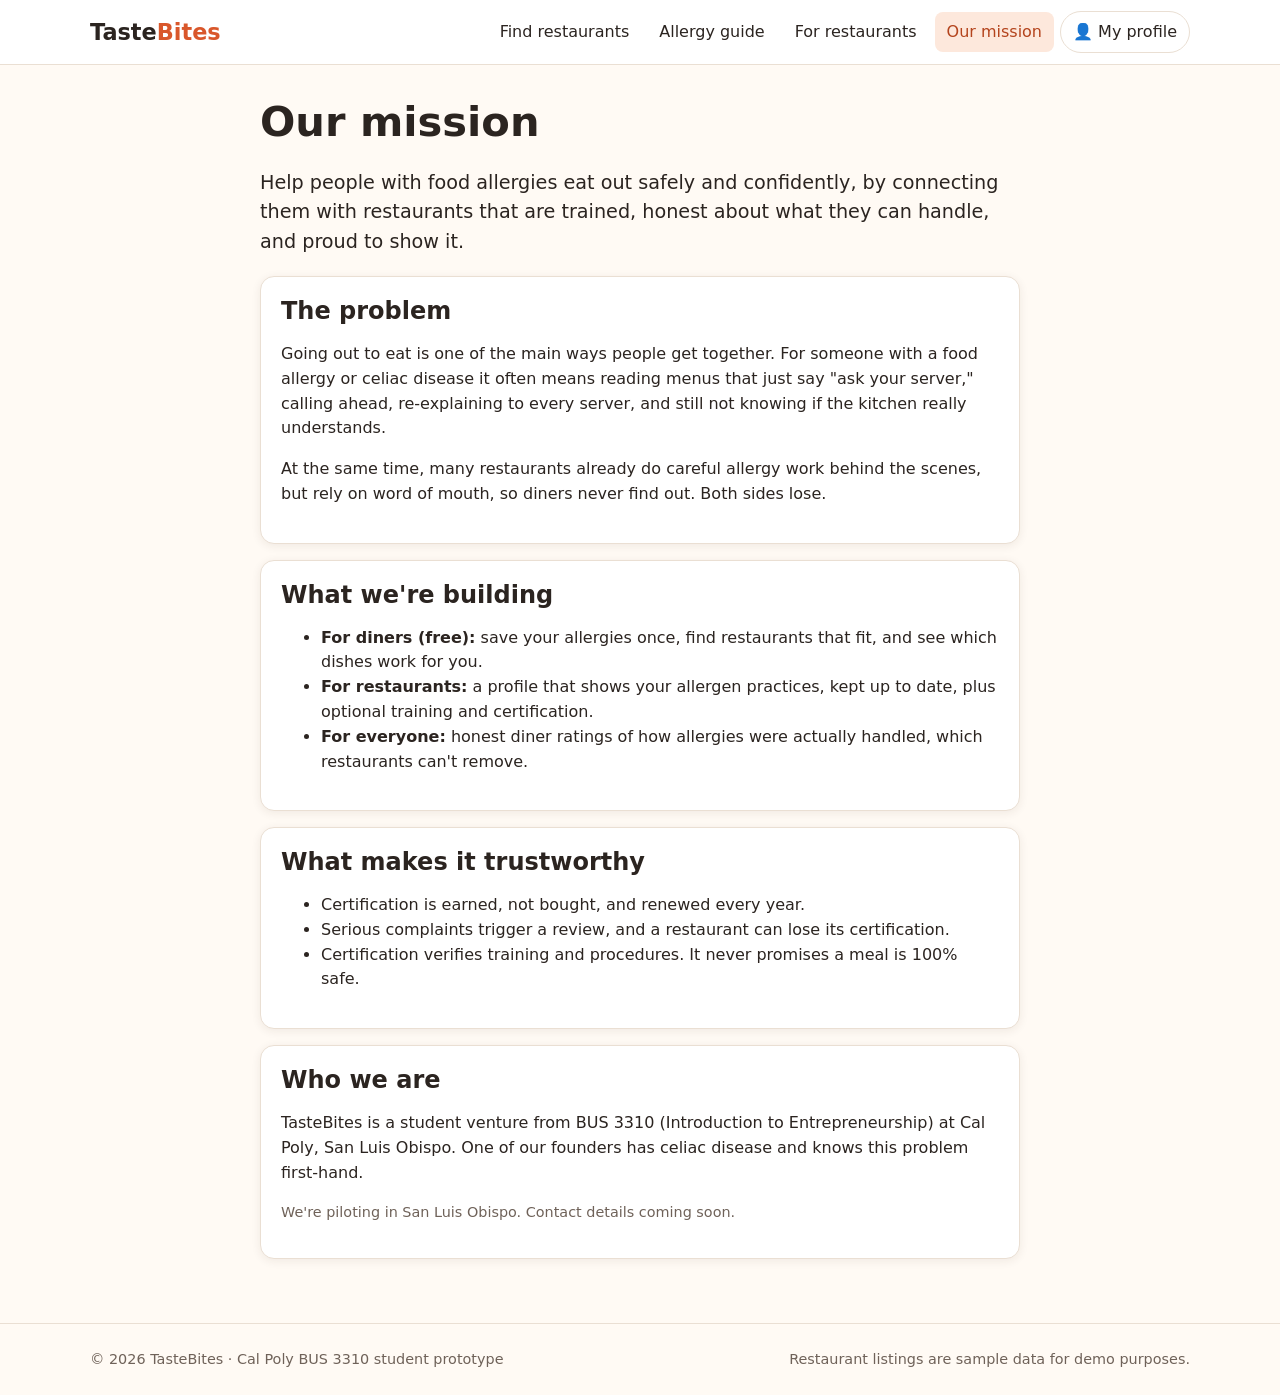
==== about.html @ 75a5776f "Add first TasteBites website prototype Plain HTML/CSS/JS site with 8 pages based on the project docs" ====
<!DOCTYPE html>
<html lang="en">
<head>
  <meta charset="UTF-8">
  <meta name="viewport" content="width=device-width, initial-scale=1.0">
  <title>Our mission – TasteBites</title>
  <link rel="stylesheet" href="css/styles.css">
</head>
<body>

  <!-- ===== Header (same on every page) ===== -->
  <header class="site-header">
    <div class="container">
      <a class="logo" href="index.html">Taste<span>Bites</span></a>
      <button class="menu-toggle" aria-label="Open menu" aria-expanded="false">☰</button>
      <nav class="nav-links">
        <a href="find.html">Find restaurants</a>
        <a href="learn.html">Allergy guide</a>
        <a href="for-restaurants.html">For restaurants</a>
        <a href="about.html">Our mission</a>
        <a href="profile.html" class="profile-link">👤 My profile</a>
      </nav>
    </div>
  </header>

  <main>
    <div class="narrow stack">
      <h1>Our mission</h1>
      <p style="font-size: 1.2rem">
        Help people with food allergies eat out safely and confidently, by connecting them with restaurants
        that are trained, honest about what they can handle, and proud to show it.
      </p>

      <section class="card">
        <h2>The problem</h2>
        <p>Going out to eat is one of the main ways people get together. For someone with a food allergy or celiac disease it often means reading menus that just say "ask your server," calling ahead, re-explaining to every server, and still not knowing if the kitchen really understands.</p>
        <p>At the same time, many restaurants already do careful allergy work behind the scenes, but rely on word of mouth, so diners never find out. Both sides lose.</p>
      </section>

      <section class="card">
        <h2>What we're building</h2>
        <ul>
          <li><strong>For diners (free):</strong> save your allergies once, find restaurants that fit, and see which dishes work for you.</li>
          <li><strong>For restaurants:</strong> a profile that shows your allergen practices, kept up to date, plus optional training and certification.</li>
          <li><strong>For everyone:</strong> honest diner ratings of how allergies were actually handled, which restaurants can't remove.</li>
        </ul>
      </section>

      <section class="card">
        <h2>What makes it trustworthy</h2>
        <ul>
          <li>Certification is earned, not bought, and renewed every year.</li>
          <li>Serious complaints trigger a review, and a restaurant can lose its certification.</li>
          <li>Certification verifies training and procedures. It never promises a meal is 100% safe.</li>
        </ul>
      </section>

      <section class="card" id="contact">
        <h2>Who we are</h2>
        <p>TasteBites is a student venture from BUS 3310 (Introduction to Entrepreneurship) at Cal Poly, San Luis Obispo. One of our founders has celiac disease and knows this problem first-hand.</p>
        <p class="muted small">We're piloting in San Luis Obispo. Contact details coming soon.</p>
      </section>
    </div>
  </main>

  <!-- ===== Footer (same on every page) ===== -->
  <footer class="site-footer">
    <div class="container">
      <span>© 2026 TasteBites · Cal Poly BUS 3310 student prototype</span>
      <span>Restaurant listings are sample data for demo purposes.</span>
    </div>
  </footer>

  <script src="js/data.js"></script>
  <script src="js/common.js"></script>
</body>
</html>
---- css/styles.css ----
/* =========================================================
   TasteBites – shared styles for every page
   Colors live in :root so the whole look can be changed in one place.
   ========================================================= */

:root {
  --bg: #fffaf4;          /* warm cream page background */
  --surface: #ffffff;     /* cards */
  --ink: #2b2420;         /* main text */
  --muted: #6f6259;       /* secondary text */
  --line: #eadfd3;        /* borders */
  --brand: #d9572b;       /* TasteBites orange */
  --brand-dark: #b4441d;
  --brand-soft: #fde8dc;
  --safe: #2f7d4f;        /* "can accommodate" green */
  --safe-soft: #e3f3e8;
  --ask: #9a6a00;         /* "ask staff" amber */
  --ask-soft: #fdf1d3;
  --no: #b3261e;          /* "cannot accommodate" red */
  --no-soft: #fbe2df;
  --radius: 14px;
  --shadow: 0 2px 10px rgba(60, 35, 20, 0.08);
}

* { box-sizing: border-box; }

body {
  margin: 0;
  font-family: system-ui, -apple-system, "Segoe UI", Roboto, Helvetica, Arial, sans-serif;
  background: var(--bg);
  color: var(--ink);
  line-height: 1.55;
}

img { max-width: 100%; }
a { color: var(--brand-dark); }
h1, h2, h3 { line-height: 1.2; margin: 0 0 0.5em; }
h1 { font-size: clamp(1.8rem, 4vw, 2.6rem); }
h2 { font-size: 1.5rem; }
h3 { font-size: 1.15rem; }

.container { width: min(1100px, 100% - 32px); margin-inline: auto; }
.narrow { width: min(760px, 100% - 32px); margin-inline: auto; }
main { padding: 32px 0 64px; }
.muted { color: var(--muted); }
.small { font-size: 0.9rem; }

/* ---------- Header / navigation ---------- */
.site-header {
  background: var(--surface);
  border-bottom: 1px solid var(--line);
  position: sticky;
  top: 0;
  z-index: 1000;
}
.site-header .container {
  display: flex;
  align-items: center;
  justify-content: space-between;
  gap: 16px;
  min-height: 64px;
}
.logo {
  font-weight: 800;
  font-size: 1.4rem;
  text-decoration: none;
  color: var(--ink);
}
.logo span { color: var(--brand); }
.nav-links { display: flex; gap: 6px; align-items: center; }
.nav-links a {
  text-decoration: none;
  color: var(--ink);
  padding: 8px 12px;
  border-radius: 8px;
  font-weight: 500;
}
.nav-links a:hover, .nav-links a.active { background: var(--brand-soft); color: var(--brand-dark); }
.nav-links a.profile-link {
  border: 1px solid var(--line);
  border-radius: 999px;
}
.menu-toggle {
  display: none;
  background: none;
  border: 1px solid var(--line);
  border-radius: 8px;
  font-size: 1.3rem;
  padding: 4px 10px;
  cursor: pointer;
}
@media (max-width: 860px) {
  .menu-toggle { display: block; }
  .nav-links {
    display: none;
    position: absolute;
    top: 64px; left: 0; right: 0;
    flex-direction: column;
    align-items: stretch;
    background: var(--surface);
    border-bottom: 1px solid var(--line);
    padding: 8px 16px 16px;
  }
  .nav-links.open { display: flex; }
}

/* ---------- Footer ---------- */
.site-footer {
  border-top: 1px solid var(--line);
  padding: 24px 0;
  color: var(--muted);
  font-size: 0.9rem;
}
.site-footer .container { display: flex; flex-wrap: wrap; justify-content: space-between; gap: 12px; }

/* ---------- Buttons ---------- */
.btn {
  display: inline-block;
  background: var(--brand);
  color: #fff;
  border: none;
  border-radius: 10px;
  padding: 11px 18px;
  font-size: 1rem;
  font-weight: 600;
  text-decoration: none;
  cursor: pointer;
}
.btn:hover { background: var(--brand-dark); }
.btn.secondary { background: var(--surface); color: var(--ink); border: 1px solid var(--line); }
.btn.secondary:hover { background: var(--brand-soft); }
.btn:disabled { opacity: 0.5; cursor: not-allowed; }

/* ---------- Cards and layout helpers ---------- */
.card {
  background: var(--surface);
  border: 1px solid var(--line);
  border-radius: var(--radius);
  padding: 20px;
  box-shadow: var(--shadow);
}
.grid-2 { display: grid; grid-template-columns: repeat(auto-fit, minmax(280px, 1fr)); gap: 20px; }
.grid-3 { display: grid; grid-template-columns: repeat(auto-fit, minmax(240px, 1fr)); gap: 20px; }
.stack > * + * { margin-top: 16px; }
/* Items side by side in a grid should line up at the top */
.grid-2 > * + *, .grid-3 > * + *, .grid-2 > .field + .field { margin-top: 0; }
section + section { margin-top: 40px; }

/* ---------- Home page ---------- */
.hero { text-align: center; padding: 24px 0 8px; }
.hero p { font-size: 1.15rem; color: var(--muted); max-width: 640px; margin: 0 auto 24px; }
.role-choice { display: grid; grid-template-columns: repeat(auto-fit, minmax(260px, 1fr)); gap: 20px; margin-top: 24px; }
.role-card {
  display: block;
  text-decoration: none;
  color: inherit;
  text-align: left;
  transition: transform 0.15s, border-color 0.15s;
}
.role-card:hover { transform: translateY(-3px); border-color: var(--brand); }
.role-card .emoji { font-size: 2.2rem; }
.search-big { display: flex; gap: 8px; max-width: 560px; margin: 0 auto; }
.search-big input { flex: 1; }

.stat { text-align: center; }
.stat strong { display: block; font-size: 2.2rem; color: var(--brand); }

/* ---------- Disclaimer ---------- */
.disclaimer {
  background: var(--ask-soft);
  border: 1px solid #f0d58a;
  border-radius: var(--radius);
  padding: 16px 20px;
}
.disclaimer label { display: flex; gap: 8px; align-items: center; font-weight: 600; margin-top: 8px; }
.disclaimer.accepted { background: var(--safe-soft); border-color: #b9dfc6; }

/* ---------- Forms ---------- */
label { font-weight: 600; }
input[type="text"], input[type="email"], input[type="tel"], input[type="search"],
select, textarea {
  width: 100%;
  font: inherit;
  padding: 10px 12px;
  border: 1px solid var(--line);
  border-radius: 10px;
  background: #fff;
  color: var(--ink);
}
textarea { min-height: 90px; resize: vertical; }
.field { display: flex; flex-direction: column; gap: 6px; }
.field + .field { margin-top: 14px; }
fieldset { border: 1px solid var(--line); border-radius: var(--radius); padding: 14px 16px; margin: 0; }
legend { font-weight: 700; padding: 0 6px; }
.check-grid { display: grid; grid-template-columns: repeat(auto-fill, minmax(160px, 1fr)); gap: 6px 14px; }
.check-grid label, .check-list label { font-weight: 400; display: flex; gap: 8px; align-items: center; }
.check-list { display: flex; flex-direction: column; gap: 4px; }
.saved-msg { color: var(--safe); font-weight: 600; }

/* ---------- Find restaurants page ---------- */
.find-layout { display: grid; grid-template-columns: 280px 1fr; gap: 24px; align-items: start; }
@media (max-width: 860px) { .find-layout { grid-template-columns: 1fr; } }
.filters { position: sticky; top: 80px; }
.filters summary { cursor: pointer; font-size: 1.1rem; }
@media (max-width: 860px) { .filters { position: static; } }
.filters fieldset + fieldset { margin-top: 14px; }
#map { height: 320px; border-radius: var(--radius); border: 1px solid var(--line); margin-bottom: 20px; }
.map-fallback { display: flex; align-items: center; justify-content: center; background: var(--brand-soft); color: var(--muted); }
.result-card { display: flex; flex-direction: column; gap: 8px; }
.result-card h3 a { text-decoration: none; color: var(--ink); }
.result-card h3 a:hover { color: var(--brand-dark); }
.results { display: grid; gap: 16px; }
.meta { display: flex; flex-wrap: wrap; gap: 6px 14px; color: var(--muted); font-size: 0.92rem; }

/* ---------- Badges / chips ---------- */
.badge {
  display: inline-flex;
  align-items: center;
  gap: 4px;
  font-size: 0.82rem;
  font-weight: 600;
  padding: 3px 10px;
  border-radius: 999px;
  background: var(--brand-soft);
  color: var(--brand-dark);
}
.badge.certified { background: var(--safe-soft); color: var(--safe); }
.badge.self { background: #eee8e2; color: var(--muted); }
.chips { display: flex; flex-wrap: wrap; gap: 6px; }
.chip { font-size: 0.82rem; padding: 3px 10px; border-radius: 999px; border: 1px solid var(--line); }
.chip.yes { background: var(--safe-soft); color: var(--safe); border-color: #b9dfc6; }
.chip.ask { background: var(--ask-soft); color: var(--ask); border-color: #f0d58a; }
.chip.no { background: var(--no-soft); color: var(--no); border-color: #f2b8b2; }
.match { font-weight: 600; }
.match.good { color: var(--safe); }
.match.warn { color: var(--ask); }
.match.bad { color: var(--no); }

/* ---------- Restaurant profile page ---------- */
.profile-head { display: flex; flex-wrap: wrap; justify-content: space-between; gap: 16px; align-items: flex-start; }
.allergen-table { width: 100%; border-collapse: collapse; }
.allergen-table th, .allergen-table td { text-align: left; padding: 8px 6px; border-bottom: 1px solid var(--line); vertical-align: top; }
.menu-item { padding: 12px 14px; border: 1px solid var(--line); border-radius: 10px; }
.menu-item + .menu-item { margin-top: 10px; }
.menu-item.fits { border-color: #9fd3b2; background: var(--safe-soft); }
.menu-item.contains { opacity: 0.75; }
.menu-item .top { display: flex; justify-content: space-between; gap: 10px; font-weight: 600; }
.review + .review { border-top: 1px solid var(--line); padding-top: 12px; margin-top: 12px; }
.stars { color: #e0a100; letter-spacing: 1px; }
.notice { background: var(--brand-soft); border-radius: 10px; padding: 12px 14px; }

/* ---------- Pricing ---------- */
.price-card { display: flex; flex-direction: column; gap: 10px; }
.price-card .price { font-size: 2rem; font-weight: 800; }
.price-card ul { padding-left: 20px; margin: 0; flex: 1; }
.price-card.featured { border: 2px solid var(--brand); }

/* ---------- Learn page ---------- */
.allergen-cards .card h3 { display: flex; gap: 8px; align-items: center; }

.hidden { display: none !important; }
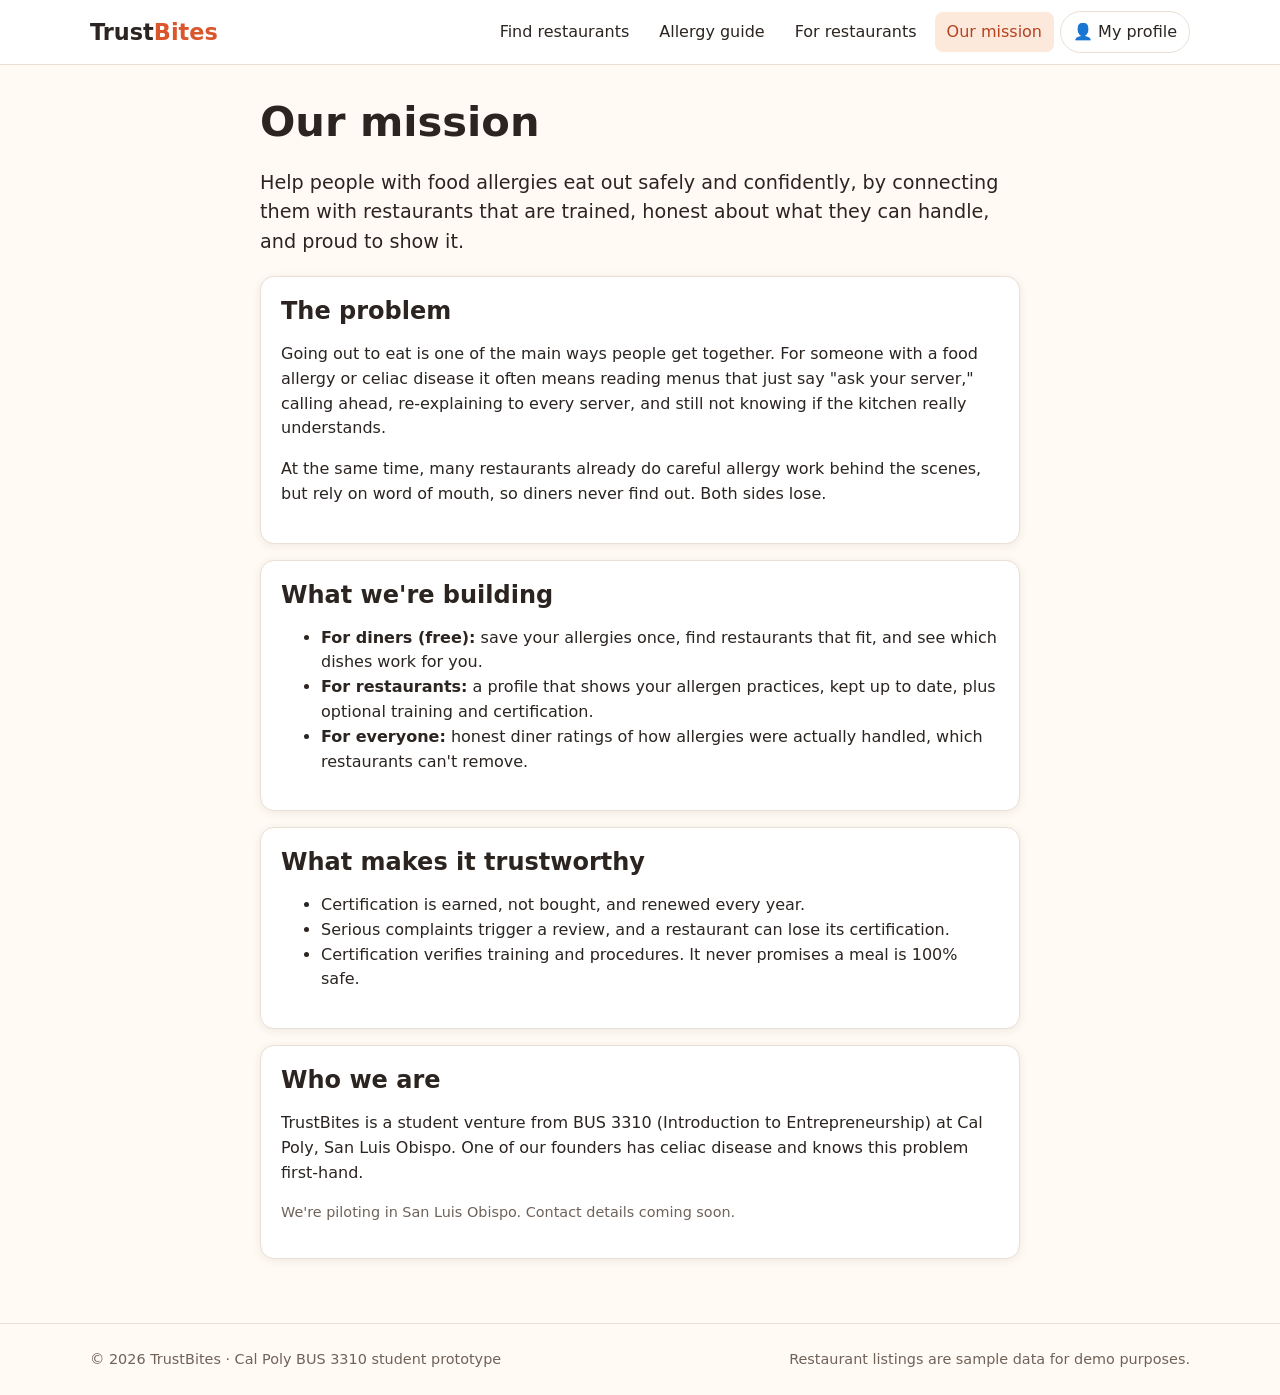
==== commit a8799806: "Rename website from TasteBites to TrustBites (6af248298faab556c485b467) Co-Authored-By: alyciawear13" ====
--- a/about.html
+++ b/about.html
@@ -3,7 +3,7 @@
 <head>
   <meta charset="UTF-8">
   <meta name="viewport" content="width=device-width, initial-scale=1.0">
-  <title>Our mission – TasteBites</title>
+  <title>Our mission – TrustBites</title>
   <link rel="stylesheet" href="css/styles.css">
 </head>
 <body>
@@ -11,7 +11,7 @@
   <!-- ===== Header (same on every page) ===== -->
   <header class="site-header">
     <div class="container">
-      <a class="logo" href="index.html">Taste<span>Bites</span></a>
+      <a class="logo" href="index.html">Trust<span>Bites</span></a>
       <button class="menu-toggle" aria-label="Open menu" aria-expanded="false">☰</button>
       <nav class="nav-links">
         <a href="find.html">Find restaurants</a>
@@ -57,7 +57,7 @@
 
       <section class="card" id="contact">
         <h2>Who we are</h2>
-        <p>TasteBites is a student venture from BUS 3310 (Introduction to Entrepreneurship) at Cal Poly, San Luis Obispo. One of our founders has celiac disease and knows this problem first-hand.</p>
+        <p>TrustBites is a student venture from BUS 3310 (Introduction to Entrepreneurship) at Cal Poly, San Luis Obispo. One of our founders has celiac disease and knows this problem first-hand.</p>
         <p class="muted small">We're piloting in San Luis Obispo. Contact details coming soon.</p>
       </section>
     </div>
@@ -66,7 +66,7 @@
   <!-- ===== Footer (same on every page) ===== -->
   <footer class="site-footer">
     <div class="container">
-      <span>© 2026 TasteBites · Cal Poly BUS 3310 student prototype</span>
+      <span>© 2026 TrustBites · Cal Poly BUS 3310 student prototype</span>
       <span>Restaurant listings are sample data for demo purposes.</span>
     </div>
   </footer>
--- a/css/styles.css
+++ b/css/styles.css
@@ -1,5 +1,5 @@
 /* =========================================================
-   TasteBites – shared styles for every page
+   TrustBites – shared styles for every page
    Colors live in :root so the whole look can be changed in one place.
    ========================================================= */
 
@@ -9,7 +9,7 @@
   --ink: #2b2420;         /* main text */
   --muted: #6f6259;       /* secondary text */
   --line: #eadfd3;        /* borders */
-  --brand: #d9572b;       /* TasteBites orange */
+  --brand: #d9572b;       /* TrustBites orange */
   --brand-dark: #b4441d;
   --brand-soft: #fde8dc;
   --safe: #2f7d4f;        /* "can accommodate" green */
